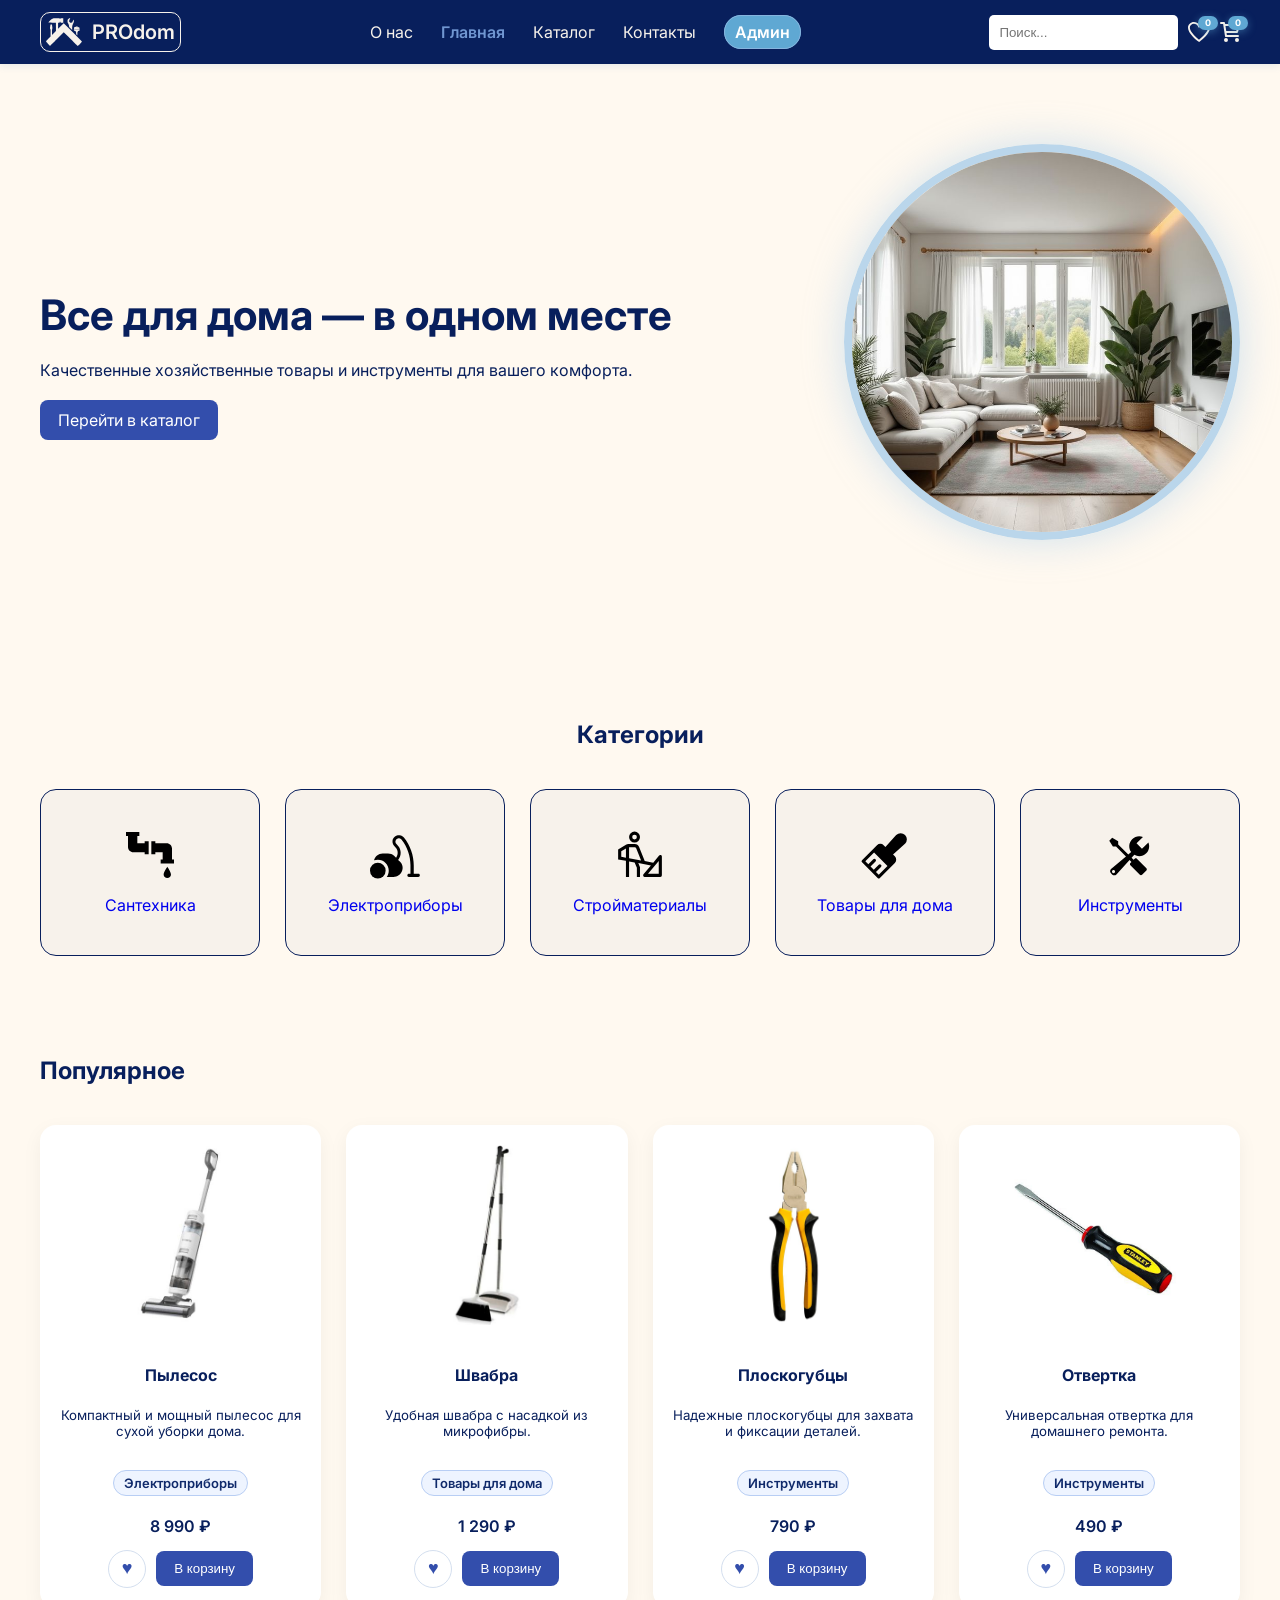
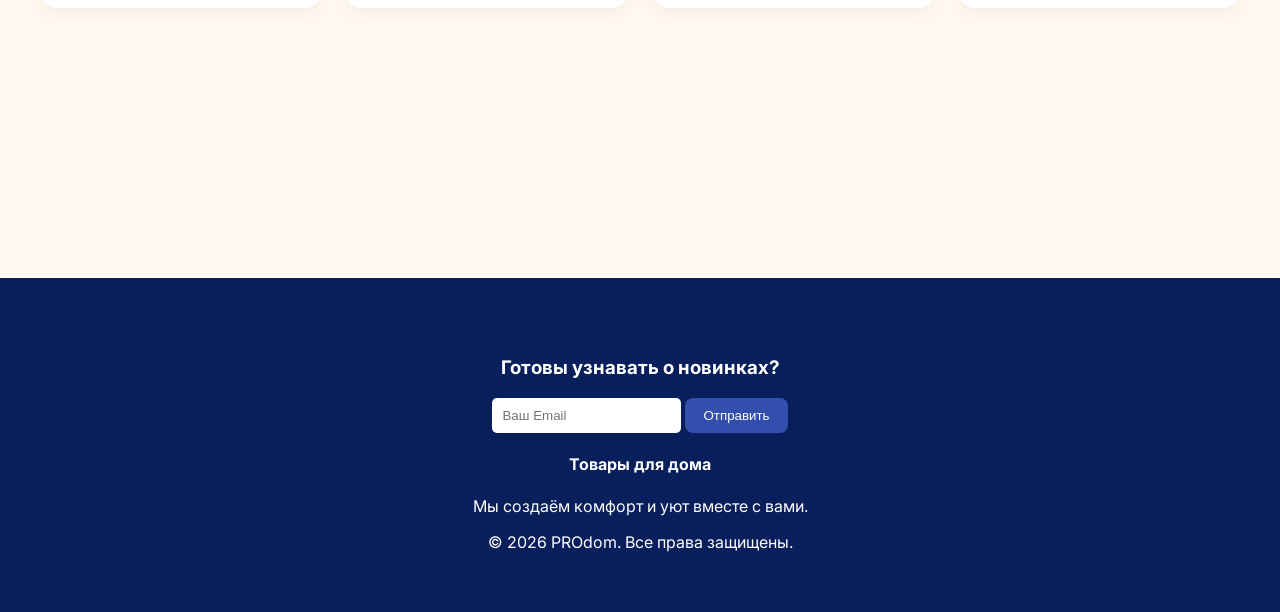
==== index.html @ e21e1221 "finish" ====
﻿<!DOCTYPE html>
<html lang="ru">
<head>
<meta charset="UTF-8">
<meta name="viewport" content="width=device-width, initial-scale=1.0">
<title>PROdom — Магазин хозяйственных товаров</title>
<link rel="stylesheet" href="/style.css">
<link href="https://fonts.googleapis.com/css2?family=Inter:wght@300;400;500;600&display=swap" rel="stylesheet">
</head>

<body>

    <header class="header">
        <div class="container header-container">

            <a href="index.html" class="logo-wrapper">
                <img src="images/logo.svg" class="logo-img" alt="PROdom">
                <span class="logo-text">PROdom</span>
            </a>

            <nav class="nav">
                <a href="pages/about.html">О нас</a>
                <a href="index.html" class="active">Главная</a>
                <a href="pages/catalogue.html">Каталог</a>
                <a href="pages/contacts.html">Контакты</a>
                <a href="admin/admin.html" class="admin-nav-link">Админ</a>
            </nav>

            <div class="header-actions">
                <input type="text" placeholder="Поиск..." class="input">
                <a href="pages/favourites.html">
                    <img src="images/like.svg" alt="Избранное">
                    <span class="fav-count">0</span>
                </a>
                <a href="pages/cart.html">
                    <img src="images/cart.svg" alt="Корзина">
                    <span class="cart-count">0</span>
                </a>
            </div>

        </div>
    </header>

    <!-- HERO -->
    <section class="hero">
        <div class="container hero-container">

            <div class="hero-text">
                <h1>Все для дома — в одном месте</h1>
                <p>Качественные хозяйственные товары и инструменты для вашего комфорта.</p>
                <a href="./pages/catalogue.html" class="btn-primary">Перейти в каталог</a>
            </div>

            <div class="hero-image-wrapper">
                <img src="images/Гостиная 2.jpg" class="hero-image" alt="Интерьер">
            </div>

        </div>
    </section>

    <main class="container">

        <!-- КАТЕГОРИИ -->
        <section class="catalog">

            <h2 class="section-title">Категории</h2>

            <div class="catalog-grid">

                <a class="category-card" href="pages/catalogue.html?category=%D1%81%D0%B0%D0%BD%D1%82%D0%B5%D1%85%D0%BD%D0%B8%D0%BA%D0%B0">
                    <img src="images/plumber.svg" alt="Сантехника">
                    <span>Сантехника</span>
                </a>

                <a class="category-card" href="pages/catalogue.html?category=%D1%8D%D0%BB%D0%B5%D0%BA%D1%82%D1%80%D0%BE%D0%BF%D1%80%D0%B8%D0%B1%D0%BE%D1%80%D1%8B">
                    <img src="images/vacuum-cleaner.svg" alt="Электроприборы">
                    <span>Электроприборы</span>
                </a>

                <a class="category-card" href="pages/catalogue.html?category=%D1%81%D1%82%D1%80%D0%BE%D0%B9%D0%BC%D0%B0%D1%82%D0%B5%D1%80%D0%B8%D0%B0%D0%BB%D1%8B">
                    <img src="images/construction.svg" alt="Стройматериалы">
                    <span>Стройматериалы</span>
                </a>

                <a class="category-card" href="pages/catalogue.html?category=%D1%82%D0%BE%D0%B2%D0%B0%D1%80%D1%8B%20%D0%B4%D0%BB%D1%8F%20%D0%B4%D0%BE%D0%BC%D0%B0">
                    <img src="images/paint-brush.svg" alt="Товары для дома">
                    <span>Товары для дома</span>
                </a>

                <a class="category-card" href="pages/catalogue.html?category=%D0%B8%D0%BD%D1%81%D1%82%D1%80%D1%83%D0%BC%D0%B5%D0%BD%D1%82%D1%8B">
                    <img src="images/tools.svg" alt="Инструменты">
                    <span>Инструменты</span>
                </a>

            </div>
        </section>

        <!-- ПОПУЛЯРНОЕ -->
        <section class="popular">

            <h2 class="section-title">Популярное</h2>

            <div class="products-grid">

            <div class="product-card" data-category="электроприборы">
            <img src="images/vacuumcleaner.jpg" alt="Пылесос">
            <h4>Пылесос</h4>
            <h5>Компактный и мощный пылесос для сухой уборки дома.</h5>
            <p class="product-category">Электроприборы</p>
            <p class="price">8 990 ₽</p>
            <button class="btn-primary">В корзину</button>
            </div>

            <div class="product-card" data-category="товары для дома">
            <img src="images/mop.jpg" alt="Швабра">
            <h4>Швабра</h4>
            <h5>Удобная швабра с насадкой из микрофибры.</h5>
            <p class="product-category">Товары для дома</p>
            <p class="price">1 290 ₽</p>
            <button class="btn-primary">В корзину</button>
            </div>

            <div class="product-card" data-category="инструменты">
            <img src="images/pliers.jpg" alt="Плоскогубцы">
            <h4>Плоскогубцы</h4>
            <h5>Надежные плоскогубцы для захвата и фиксации деталей.</h5>
            <p class="product-category">Инструменты</p>
            <p class="price">790 ₽</p>
            <button class="btn-primary">В корзину</button>
            </div>

            <div class="product-card" data-category="инструменты">
            <img src="images/screwdriver.jpg" alt="Отвертка">
            <h4>Отвертка</h4>
            <h5>Универсальная отвертка для домашнего ремонта.</h5>
            <p class="product-category">Инструменты</p>
            <p class="price">490 ₽</p>
            <button class="btn-primary">В корзину</button>
            </div>

            </div>
        </section>

</main>

    <footer class="footer">
        <div class="container">

        <div class="newsletter">
        <div>
        <h3>Готовы узнавать о новинках?</h3>
        <input type="email" placeholder="Ваш Email" class="input">
        <button class="btn-primary">Отправить</button>
        </div>

        <div>
        <h4>Товары для дома</h4>
        <p>Мы создаём комфорт и уют вместе с вами.</p>
        </div>
        </div>

        <div class="footer-bottom">
        © 2026 PROdom. Все права защищены.
        </div>

        </div>
    </footer>

<script src="/script.js"></script>
</body>
</html>
---- style.css ----
body {
font-family: 'Inter', sans-serif;
background: #FFF9F0;
color: #081F5C;
margin: 0;
min-height: 100vh;
display: flex;
flex-direction: column;
}

.container {
width: 1200px;
margin: 0 auto;
}

main {
flex: 1 0 auto;
}

a{
    text-decoration: none;
}
/* HEADER */

.header {
background: #081F5C;
padding: 12px 0;

}

.header-container {
display: flex;
justify-content: space-between;
align-items: center;

}
.header-actions{
    display: flex;
    align-items: center;
    gap: 10px;
}

.header-actions>a>img{
    height: 20px;
}

.header-actions > a {
  position: relative;
  display: inline-flex;
  align-items: center;
  justify-content: center;
}

.fav-count,
.cart-count {
  position: absolute;
  top: -6px;
  right: -8px;
  min-width: 14px;
  height: 14px;
  padding: 0 3px;
  border-radius: 999px;
  background: #5fa8d3;
  color: #ffffff;
  font-size: 9px;
  font-weight: 700;
  line-height: 14px;
  text-align: center;
  box-shadow: 0 2px 8px rgba(95, 168, 211, 0.45);
}
.logo-wrapper {
display: flex;
align-items: center;
text-decoration: none;
border: 1px solid #F7F2EB;
border-radius: 10px;
padding: 5px;
}

.logo-img {
height: 28px;
margin-right: 10px;

}

.logo-text {
font-size: 20px;
font-weight: 600;
color: #F7F2EB;
}

.nav a {
margin: 0 12px;
text-decoration: none;
color: #F7F2EB;
}

.nav .admin-nav-link {
  border: 1px solid #86b4de;
  background: #5fa8d3;
  color: #fff;
  padding: 6px 10px;
  border-radius: 999px;
  font-weight: 600;
}

.nav a.active {
color: #7096D1;
font-weight: 600;
}

/* HERO */

.hero {
padding: 80px 0;
}

.hero-container {
display: flex;
justify-content: space-between;
align-items: center;
}

.hero-text h1 {
font-size: 42px;
margin-bottom: 20px;
}

.hero-text p {
    margin-bottom: 30px;
}

.hero-image-wrapper {
width: 380px;
height: 380px;
border-radius: 50%;
border: 8px solid #BAD6EB;
box-shadow: 0 0 40px rgba(186,214,235,0.7);
overflow: hidden;
}

.hero-image {
width: 100%;
height: 100%;
object-fit: cover;
}

/* BUTTON */

.btn-primary {
background: #334EAC;
color: white;
padding: 10px 18px;
border-radius: 8px;
border: none;
cursor: pointer;
}

/* CATEGORIES */

.catalog {
margin: 100px 0;
text-align: center;
}

.catalog-grid {
display: grid;
grid-template-columns: repeat(5, 1fr);
gap: 25px;
margin-top: 40px;
}

.category-card {
display: flex;
justify-content: center;
flex-direction: column;
align-items: center;
background: #F7F2EB;
border: 1px solid #081F5C;
padding: 40px 20px;
border-radius: 16px;
transition: 0.3s;
cursor: pointer;
}

.category-card img {
width: 50px;
margin-bottom: 15px;
}

.category-card:hover {
background: #D0E3FF;
transform: translateY(-5px);
}

/* PRODUCTS */

.products-grid {
display: grid;
grid-template-columns: repeat(4, 1fr);
gap: 25px;
margin-top: 40px;
}

.product-card {
background: white;
padding: 20px;
border-radius: 16px;
box-shadow: 0 6px 20px rgba(0,0,0,0.05);
text-align: center;
transition: 0.3s;
}

.product-card img {
width: 80%;
height: 180px;
object-fit: contain;
border-radius: 12px;
margin-bottom: 15px;
}

.product-card>h5{
    font-weight: normal;
}

.product-category {
  margin: 8px auto 10px;
  display: inline-flex;
  align-items: center;
  justify-content: center;
  padding: 4px 10px;
  border-radius: 999px;
  border: 1px solid #b8cef4;
  background: #eef4ff;
  color: #102a6b;
  font-size: 13px;
  font-weight: 600;
}

.product-card:hover {
transform: translateY(-6px);
}

.price {
font-weight: 600;
margin: 10px 0;
}

.product-card-actions {
  display: flex;
  justify-content: center;
  align-items: center;
  gap: 10px;
  margin-top: 14px;
}

.fav-btn {
  width: 38px;
  height: 38px;
  border-radius: 50%;
  border: 1px solid #d4dfef;
  background: #ffffff;
  color: #334eac;
  font-size: 18px;
  cursor: pointer;
  transition: transform 0.15s ease, background 0.15s ease, color 0.15s ease;
}

.fav-btn:hover {
  transform: scale(1.05);
  background: #e8f0ff;
}

.fav-btn.is-active {
  background: #334eac;
  color: #ffffff;
  border-color: #334eac;
}

.product-card-qty {
  display: inline-flex;
  align-items: center;
  gap: 10px;
  background: linear-gradient(135deg, #e8f0ff, #d6e6ff);
  border: 1px solid #b8cef4;
  border-radius: 999px;
  padding: 4px;
}

.card-qty-btn {
  width: 30px;
  height: 30px;
  border: none;
  border-radius: 50%;
  background: #334eac;
  color: #ffffff;
  font-size: 18px;
  line-height: 1;
  cursor: pointer;
  transition: transform 0.15s ease, background 0.15s ease;
}

.card-qty-btn:hover {
  background: #2a4191;
  transform: scale(1.05);
}

.card-qty-value {
  min-width: 32px;
  text-align: center;
  font-size: 16px;
  font-weight: 600;
  color: #102a6b;
}

.cart-item-line .product-card-actions {
  margin-top: 0;
}

/* CATALOG PAGINATION */
.catalog-controls {
  display: flex;
  justify-content: space-between;
  align-items: center;
  gap: 12px;
  margin-top: 24px;
  flex-wrap: wrap;
}

.catalog-page-size {
  display: flex;
  align-items: center;
  gap: 10px;
}

.pagination {
  display: flex;
  gap: 8px;
  flex-wrap: wrap;
}

.pagination-btn {
  border: 1px solid #d4dfef;
  background: #ffffff;
  color: #081f5c;
  padding: 8px 12px;
  border-radius: 8px;
  cursor: pointer;
}

.pagination-btn:hover {
  background: #e8f0ff;
}

.pagination-btn.is-active {
  background: #334eac;
  color: #ffffff;
  border-color: #334eac;
}

.pagination-btn:disabled {
  opacity: 0.5;
  cursor: not-allowed;
}

/* FOOTER */

.input{
    outline: none;
    border: none;
    padding: 10px;
    border-radius: 5px;
}

.footer {
background: #081F5C;
color: white;
padding: 60px 0;
margin-top: 30vh;
text-align: center;
}
/* CART PAGE */

.cart-page {
  margin: 70px 0 40px;
}

.cart-title {
  margin-bottom: 8px;
  text-align: left;
}

.cart-subtitle {
  margin: 0 0 26px;
  color: #4d5f88;
}

.cart-empty {
  background: #ffffff;
  border: 1px solid #d4dfef;
  border-radius: 12px;
  padding: 24px;
}

.cart-list {
  display: grid;
  gap: 16px;
}

.cart-item {
  display: grid;
  grid-template-columns: 140px 1fr;
  gap: 20px;
  align-items: center;
  background: #ffffff;
  border: 1px solid #d4dfef;
  border-radius: 14px;
  padding: 14px;
}

.cart-item-image {
  width: 140px;
  height: 110px;
  object-fit: contain;
  background: #f7f2eb;
  border-radius: 10px;
}

.cart-item-name {
  margin: 0 0 8px;
  font-size: 20px;
}

.cart-item-line {
  display: flex;
  align-items: center;
  gap: 16px;
  flex-wrap: wrap;
}

.cart-item-unit-price,
.cart-item-total {
  margin: 0;
}

.cart-item-total {
  font-weight: 600;
}

.cart-item-qty {
  display: inline-flex;
  align-items: center;
  gap: 10px;
  background: linear-gradient(135deg, #e8f0ff, #d6e6ff);
  border: 1px solid #b8cef4;
  border-radius: 999px;
  padding: 4px;
}

.cart-qty-btn {
  width: 30px;
  height: 30px;
  border: none;
  border-radius: 50%;
  background: #334eac;
  color: #ffffff;
  font-size: 18px;
  line-height: 1;
  cursor: pointer;
  transition: transform 0.15s ease, background 0.15s ease;
}

.cart-qty-btn:hover {
  background: #2a4191;
  transform: scale(1.05);
}

.cart-qty-value {
  min-width: 32px;
  text-align: center;
  font-size: 16px;
  font-weight: 600;
  color: #102a6b;
}

.cart-remove-btn {
  border: 1px solid #d4dfef;
  background: #fff;
  color: #7f1d1d;
  border-radius: 8px;
  padding: 7px 12px;
  cursor: pointer;
}

.cart-remove-btn:hover {
  background: #fee2e2;
  border-color: #fca5a5;
}

.cart-summary {
  margin-top: 18px;
  display: flex;
  justify-content: space-between;
  align-items: center;
  gap: 16px;
  background: #fff;
  border: 1px solid #d4dfef;
  border-radius: 12px;
  padding: 14px 16px;
}

.cart-summary-total {
  display: flex;
  align-items: baseline;
  gap: 8px;
  font-size: 24px;
}

.cart-checkout-btn {
  padding: 12px 20px;
  font-weight: 600;
}

/* ORDER PAGE */
.order-page {
  margin: 70px 0 40px;
}

.order-layout {
  display: grid;
  grid-template-columns: 360px 1fr;
  gap: 24px;
  align-items: start;
}

.order-sidebar,
.order-summary {
  background: #ffffff;
  border: 1px solid #d4dfef;
  border-radius: 14px;
  padding: 18px;
}

.order-sidebar h2,
.order-summary h2 {
  margin: 0 0 14px;
  font-size: 22px;
}

.order-field {
  display: flex;
  flex-direction: column;
  gap: 6px;
  margin-bottom: 14px;
}

.order-field label {
  font-weight: 500;
}

.order-field .input,
.order-field select {
  width: 100%;
}

.order-group {
  display: grid;
  gap: 10px;
  margin-bottom: 16px;
}

.order-group-title {
  margin: 8px 0 6px;
  font-weight: 600;
}

.order-radio {
  display: flex;
  align-items: center;
  gap: 8px;
}

.order-summary-total {
  margin-top: 16px;
  display: flex;
  justify-content: space-between;
  align-items: center;
  font-size: 20px;
  font-weight: 600;
}

.order-submit {
  width: 100%;
  margin-top: 10px;
}

.order-submit:disabled {
  opacity: 0.6;
  cursor: not-allowed;
}

.cart-checkout-btn[aria-disabled="true"] {
  pointer-events: none;
  opacity: 0.6;
  cursor: not-allowed;
}

.required-star {
  color: #c62828;
}

.empty-catalogue-link {
  display: inline-flex;
  align-items: center;
  justify-content: center;
  margin-top: 14px;
  text-decoration: none;
}

@media (max-width: 1024px) {
  .container {
    width: min(92vw, 1200px);
  }

  .cart-item {
    grid-template-columns: 1fr;
  }

  .cart-item-image {
    width: 100%;
    height: 180px;
  }

  .cart-summary {
    flex-direction: column;
    align-items: stretch;
  }

  .order-layout {
    grid-template-columns: 1fr;
  }
}
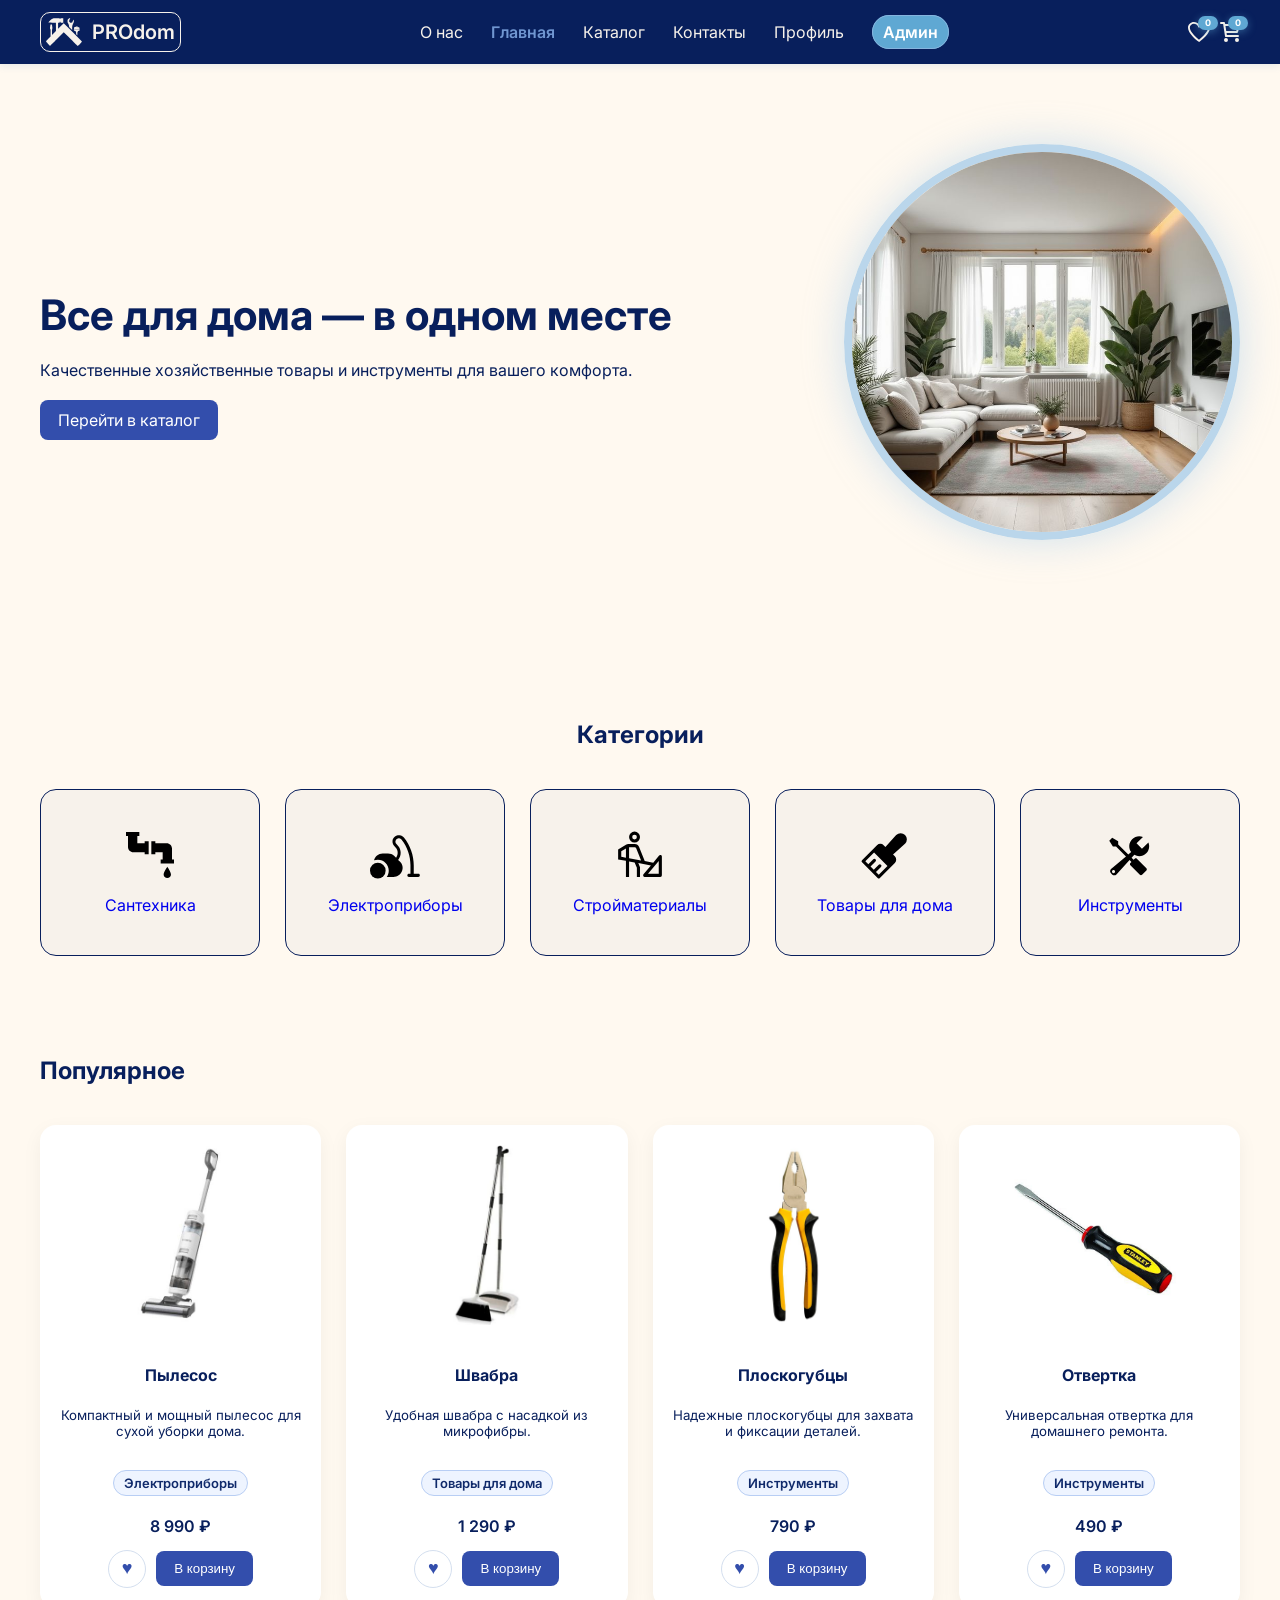
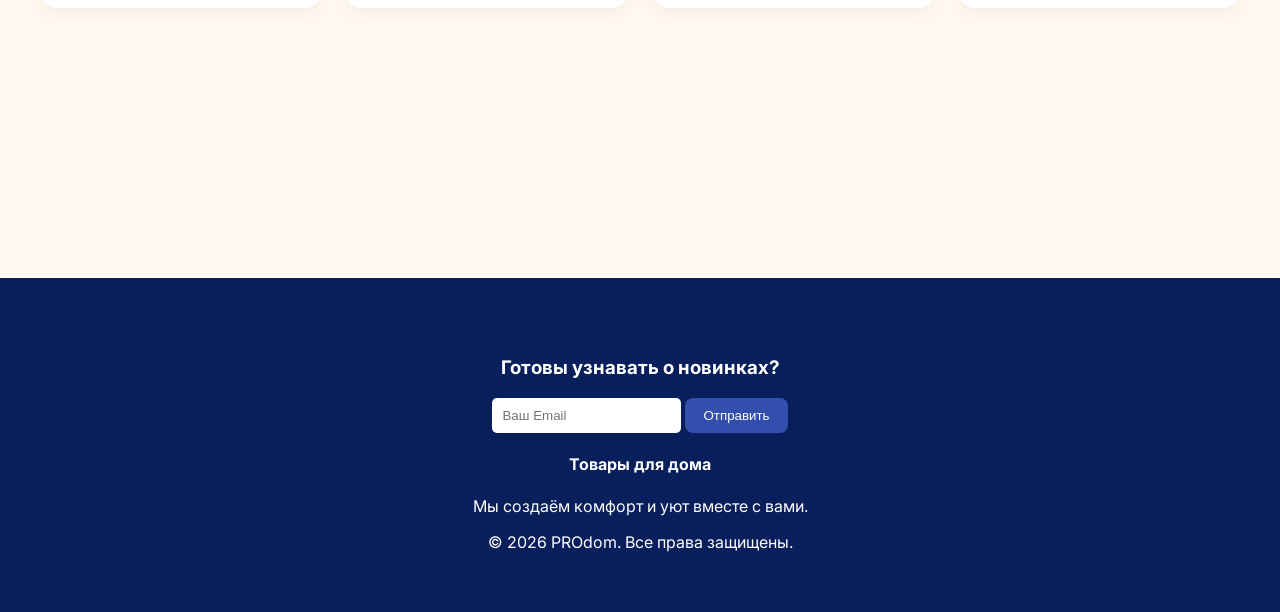
==== commit a65aa4a0: "profile" ====
--- a/index.html
+++ b/index.html
@@ -4,7 +4,7 @@
 <meta charset="UTF-8">
 <meta name="viewport" content="width=device-width, initial-scale=1.0">
 <title>PROdom — Магазин хозяйственных товаров</title>
-<link rel="stylesheet" href="/style.css">
+<link rel="stylesheet" href="./style.css">
 <link href="https://fonts.googleapis.com/css2?family=Inter:wght@300;400;500;600&display=swap" rel="stylesheet">
 </head>
 
@@ -23,12 +23,12 @@
                 <a href="index.html" class="active">Главная</a>
                 <a href="pages/catalogue.html">Каталог</a>
                 <a href="pages/contacts.html">Контакты</a>
+                <a href="pages/profile.html">Профиль</a>
                 <a href="admin/admin.html" class="admin-nav-link">Админ</a>
             </nav>
 
             <div class="header-actions">
-                <input type="text" placeholder="Поиск..." class="input">
-                <a href="pages/favourites.html">
+                                <a href="pages/favourites.html">
                     <img src="images/like.svg" alt="Избранное">
                     <span class="fav-count">0</span>
                 </a>
@@ -166,6 +166,7 @@
         </div>
     </footer>
 
-<script src="/script.js"></script>
+<script src="./script.js"></script>
 </body>
 </html>
+
--- a/style.css
+++ b/style.css
@@ -617,6 +617,77 @@
   text-decoration: none;
 }
 
+/* PROFILE PAGE */
+.profile-page {
+  margin: 70px 0 40px;
+}
+
+.profile-layout {
+  display: grid;
+  grid-template-columns: 360px 1fr;
+  gap: 24px;
+  align-items: start;
+}
+
+.profile-card,
+.profile-history {
+  background: #ffffff;
+  border: 1px solid #d4dfef;
+  border-radius: 14px;
+  padding: 18px;
+}
+
+.profile-avatar-wrap {
+  width: 100%;
+  display: flex;
+  justify-content: center;
+  margin-bottom: 14px;
+}
+
+.profile-avatar {
+  width: 140px;
+  height: 140px;
+  border-radius: 50%;
+  object-fit: cover;
+  border: 4px solid #e8f0ff;
+  background: #f7f2eb;
+}
+
+.profile-history h2 {
+  margin: 0 0 14px;
+  font-size: 22px;
+}
+
+.profile-orders-list {
+  display: grid;
+  gap: 12px;
+}
+
+.profile-order-item {
+  border: 1px solid #d4dfef;
+  border-radius: 12px;
+  padding: 12px;
+  background: #fff;
+}
+
+.profile-order-top {
+  display: flex;
+  justify-content: space-between;
+  align-items: center;
+  gap: 12px;
+  margin-bottom: 6px;
+}
+
+.profile-order-top h3 {
+  margin: 0;
+  font-size: 18px;
+}
+
+.profile-order-meta {
+  margin: 4px 0 0;
+  color: #4d5f88;
+}
+
 @media (max-width: 1024px) {
   .container {
     width: min(92vw, 1200px);
@@ -639,4 +710,8 @@
   .order-layout {
     grid-template-columns: 1fr;
   }
-}
+
+  .profile-layout {
+    grid-template-columns: 1fr;
+  }
+}
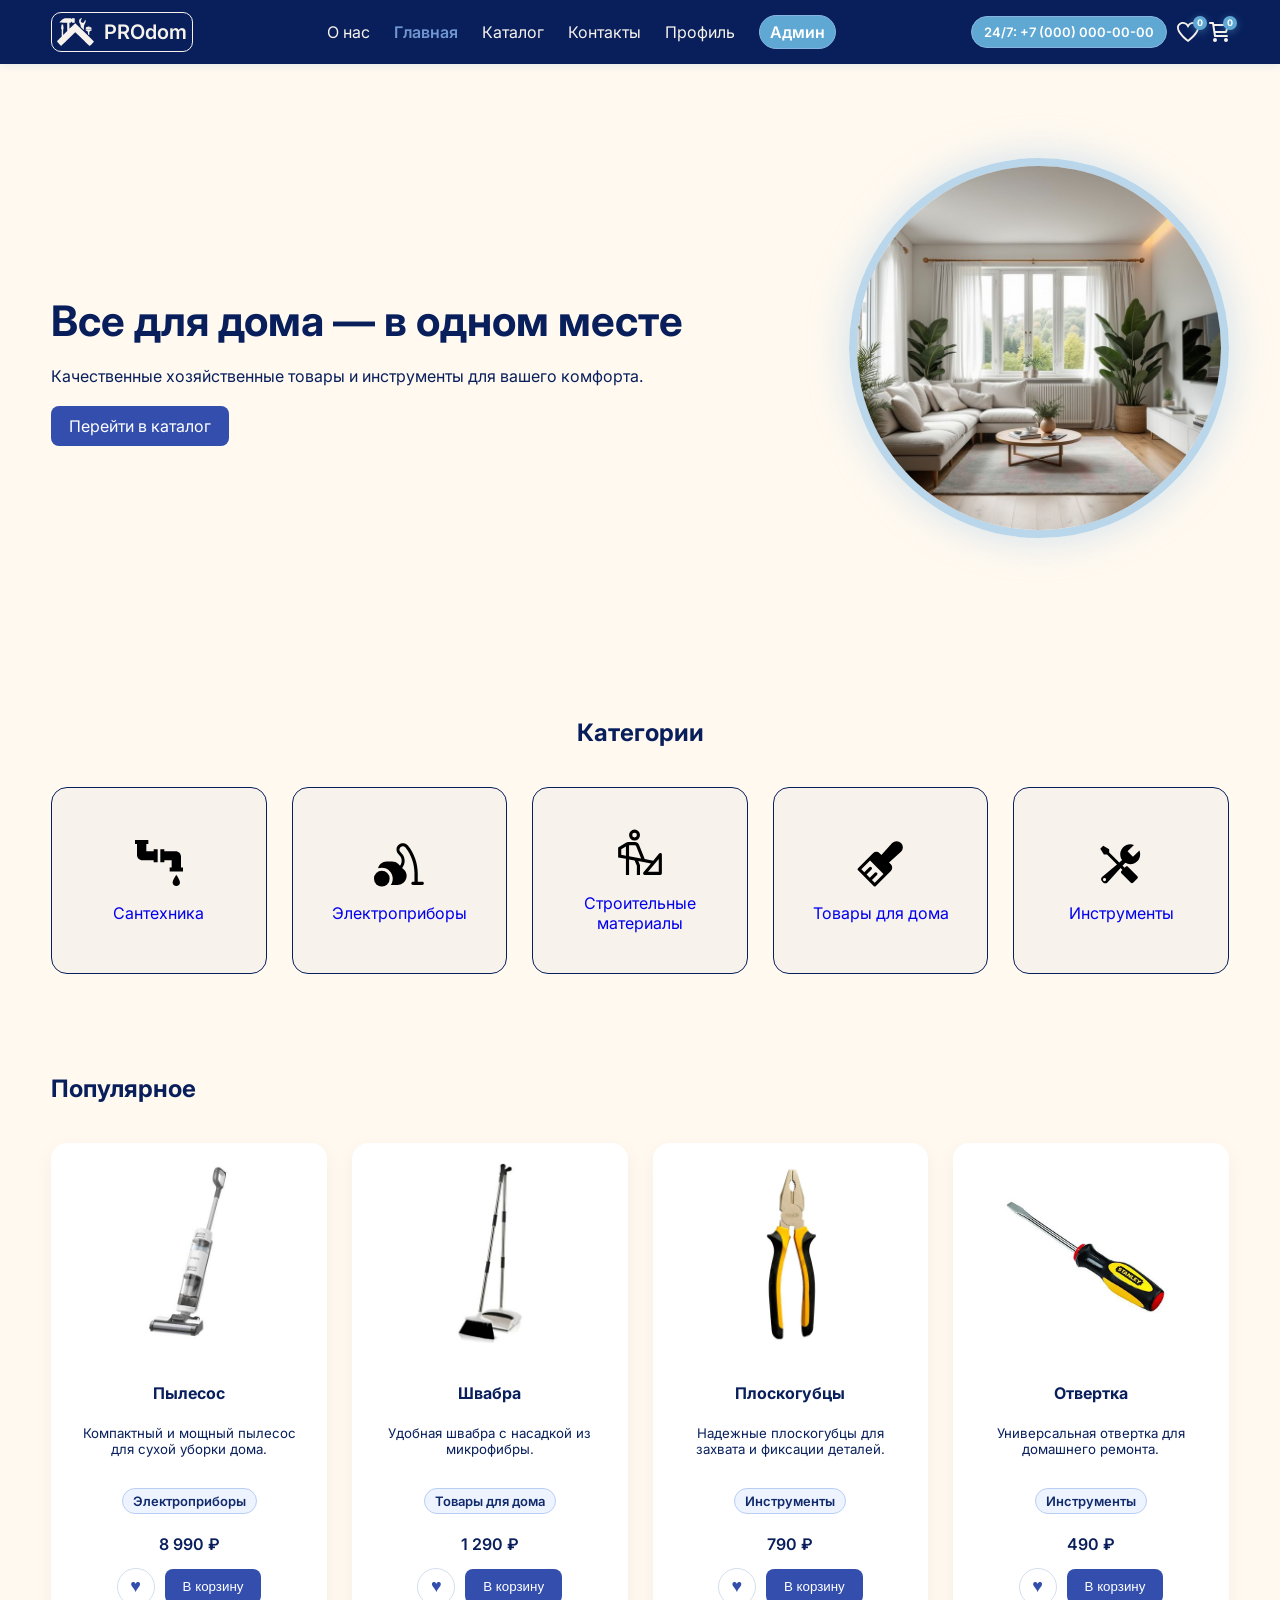
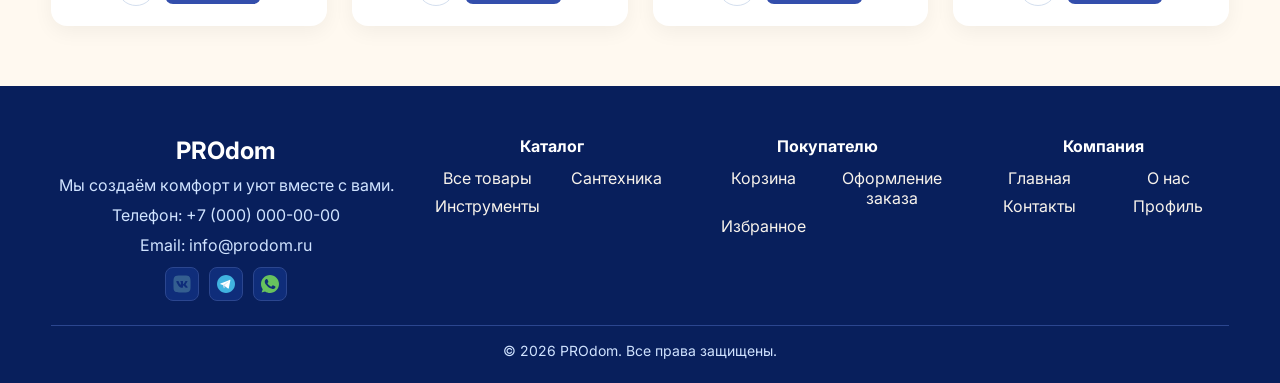
==== commit 73836c8a: "add mobile adaptive" ====
--- a/index.html
+++ b/index.html
@@ -13,27 +13,28 @@
     <header class="header">
         <div class="container header-container">
 
-            <a href="index.html" class="logo-wrapper">
-                <img src="images/logo.svg" class="logo-img" alt="PROdom">
+            <a href="./index.html" class="logo-wrapper">
+                <img src="./images/logo.svg" class="logo-img" alt="PROdom">
                 <span class="logo-text">PROdom</span>
             </a>
 
             <nav class="nav">
-                <a href="pages/about.html">О нас</a>
-                <a href="index.html" class="active">Главная</a>
-                <a href="pages/catalogue.html">Каталог</a>
-                <a href="pages/contacts.html">Контакты</a>
-                <a href="pages/profile.html">Профиль</a>
-                <a href="admin/admin.html" class="admin-nav-link">Админ</a>
+                <a href="./pages/about.html">О нас</a>
+                <a href="./index.html" class="active">Главная</a>
+                <a href="./pages/catalogue.html">Каталог</a>
+                <a href="./pages/contacts.html">Контакты</a>
+                <a href="./pages/profile.html">Профиль</a>
+                <a href="./admin/admin.html" class="admin-nav-link">Админ</a>
             </nav>
 
             <div class="header-actions">
-                                <a href="pages/favourites.html">
-                    <img src="images/like.svg" alt="Избранное">
+                <a class="support-phone-link" href="tel:+70000000000">24/7: +7 (000) 000-00-00</a>
+                <a href="./pages/favourites.html">
+                    <img src="./images/like.svg" alt="Избранное">
                     <span class="fav-count">0</span>
                 </a>
-                <a href="pages/cart.html">
-                    <img src="images/cart.svg" alt="Корзина">
+                <a href="./pages/cart.html">
+                    <img src="./images/cart.svg" alt="Корзина">
                     <span class="cart-count">0</span>
                 </a>
             </div>
@@ -52,7 +53,7 @@
             </div>
 
             <div class="hero-image-wrapper">
-                <img src="images/Гостиная 2.jpg" class="hero-image" alt="Интерьер">
+                <img src="./images/Гостиная 2.jpg" class="hero-image" alt="Интерьер">
             </div>
 
         </div>
@@ -67,28 +68,28 @@
 
             <div class="catalog-grid">
 
-                <a class="category-card" href="pages/catalogue.html?category=%D1%81%D0%B0%D0%BD%D1%82%D0%B5%D1%85%D0%BD%D0%B8%D0%BA%D0%B0">
-                    <img src="images/plumber.svg" alt="Сантехника">
+                <a class="category-card" href="./pages/catalogue.html?category=%D1%81%D0%B0%D0%BD%D1%82%D0%B5%D1%85%D0%BD%D0%B8%D0%BA%D0%B0">
+                    <img src="./images/plumber.svg" alt="Сантехника">
                     <span>Сантехника</span>
                 </a>
 
-                <a class="category-card" href="pages/catalogue.html?category=%D1%8D%D0%BB%D0%B5%D0%BA%D1%82%D1%80%D0%BE%D0%BF%D1%80%D0%B8%D0%B1%D0%BE%D1%80%D1%8B">
-                    <img src="images/vacuum-cleaner.svg" alt="Электроприборы">
+                <a class="category-card" href="./pages/catalogue.html?category=%D1%8D%D0%BB%D0%B5%D0%BA%D1%82%D1%80%D0%BE%D0%BF%D1%80%D0%B8%D0%B1%D0%BE%D1%80%D1%8B">
+                    <img src="./images/vacuum-cleaner.svg" alt="Электроприборы">
                     <span>Электроприборы</span>
                 </a>
 
-                <a class="category-card" href="pages/catalogue.html?category=%D1%81%D1%82%D1%80%D0%BE%D0%B9%D0%BC%D0%B0%D1%82%D0%B5%D1%80%D0%B8%D0%B0%D0%BB%D1%8B">
-                    <img src="images/construction.svg" alt="Стройматериалы">
+                <a class="category-card" href="./pages/catalogue.html?category=%D1%81%D1%82%D1%80%D0%BE%D0%B9%D0%BC%D0%B0%D1%82%D0%B5%D1%80%D0%B8%D0%B0%D0%BB%D1%8B">
+                    <img src="./images/construction.svg" alt="Стройматериалы">
                     <span>Стройматериалы</span>
                 </a>
 
-                <a class="category-card" href="pages/catalogue.html?category=%D1%82%D0%BE%D0%B2%D0%B0%D1%80%D1%8B%20%D0%B4%D0%BB%D1%8F%20%D0%B4%D0%BE%D0%BC%D0%B0">
-                    <img src="images/paint-brush.svg" alt="Товары для дома">
+                <a class="category-card" href="./pages/catalogue.html?category=%D1%82%D0%BE%D0%B2%D0%B0%D1%80%D1%8B%20%D0%B4%D0%BB%D1%8F%20%D0%B4%D0%BE%D0%BC%D0%B0">
+                    <img src="./images/paint-brush.svg" alt="Товары для дома">
                     <span>Товары для дома</span>
                 </a>
 
-                <a class="category-card" href="pages/catalogue.html?category=%D0%B8%D0%BD%D1%81%D1%82%D1%80%D1%83%D0%BC%D0%B5%D0%BD%D1%82%D1%8B">
-                    <img src="images/tools.svg" alt="Инструменты">
+                <a class="category-card" href="./pages/catalogue.html?category=%D0%B8%D0%BD%D1%81%D1%82%D1%80%D1%83%D0%BC%D0%B5%D0%BD%D1%82%D1%8B">
+                    <img src="./images/tools.svg" alt="Инструменты">
                     <span>Инструменты</span>
                 </a>
 
@@ -103,7 +104,7 @@
             <div class="products-grid">
 
             <div class="product-card" data-category="электроприборы">
-            <img src="images/vacuumcleaner.jpg" alt="Пылесос">
+            <img src="./images/vacuumcleaner.jpg" alt="Пылесос">
             <h4>Пылесос</h4>
             <h5>Компактный и мощный пылесос для сухой уборки дома.</h5>
             <p class="product-category">Электроприборы</p>
@@ -112,7 +113,7 @@
             </div>
 
             <div class="product-card" data-category="товары для дома">
-            <img src="images/mop.jpg" alt="Швабра">
+            <img src="./images/mop.jpg" alt="Швабра">
             <h4>Швабра</h4>
             <h5>Удобная швабра с насадкой из микрофибры.</h5>
             <p class="product-category">Товары для дома</p>
@@ -121,7 +122,7 @@
             </div>
 
             <div class="product-card" data-category="инструменты">
-            <img src="images/pliers.jpg" alt="Плоскогубцы">
+            <img src="./images/pliers.jpg" alt="Плоскогубцы">
             <h4>Плоскогубцы</h4>
             <h5>Надежные плоскогубцы для захвата и фиксации деталей.</h5>
             <p class="product-category">Инструменты</p>
@@ -130,7 +131,7 @@
             </div>
 
             <div class="product-card" data-category="инструменты">
-            <img src="images/screwdriver.jpg" alt="Отвертка">
+            <img src="./images/screwdriver.jpg" alt="Отвертка">
             <h4>Отвертка</h4>
             <h5>Универсальная отвертка для домашнего ремонта.</h5>
             <p class="product-category">Инструменты</p>
@@ -144,29 +145,51 @@
 </main>
 
     <footer class="footer">
-        <div class="container">
-
-        <div class="newsletter">
-        <div>
-        <h3>Готовы узнавать о новинках?</h3>
-        <input type="email" placeholder="Ваш Email" class="input">
-        <button class="btn-primary">Отправить</button>
+  <div class="container">
+    <div class="footer-layout">
+      <div class="footer-brand">
+        <h3>PROdom</h3>
+        <p class="footer-brand-note">Мы создаём комфорт и уют вместе с вами.</p>
+        <p>Телефон: +7 (000) 000-00-00</p>
+        <p>Email: info@prodom.ru</p>
+        <div class="footer-socials">
+          <a href="#" aria-label="VK"><img src="./images/vk.svg" alt="VK"></a>
+          <a href="#" aria-label="Telegram"><img src="./images/telegram.svg" alt="Telegram"></a>
+          <a href="#" aria-label="WhatsApp"><img src="./images/whatsapp.svg" alt="WhatsApp"></a>
         </div>
-
-        <div>
-        <h4>Товары для дома</h4>
-        <p>Мы создаём комфорт и уют вместе с вами.</p>
-        </div>
-        </div>
-
-        <div class="footer-bottom">
-        © 2026 PROdom. Все права защищены.
-        </div>
-
-        </div>
-    </footer>
+      </div>
+      <div class="footer-column">
+        <h4>Каталог</h4>
+        <ul class="footer-links">
+          <li><a href="./pages/catalogue.html">Все товары</a></li>
+          <li><a href="./pages/catalogue.html?category=%D1%81%D0%B0%D0%BD%D1%82%D0%B5%D1%85%D0%BD%D0%B8%D0%BA%D0%B0">Сантехника</a></li>
+          <li><a href="./pages/catalogue.html?category=%D0%B8%D0%BD%D1%81%D1%82%D1%80%D1%83%D0%BC%D0%B5%D0%BD%D1%82%D1%8B">Инструменты</a></li>
+        </ul>
+      </div>
+      <div class="footer-column">
+        <h4>Покупателю</h4>
+        <ul class="footer-links">
+          <li><a href="./pages/cart.html">Корзина</a></li>
+          <li><a href="./pages/order.html">Оформление заказа</a></li>
+          <li><a href="./pages/favourites.html">Избранное</a></li>
+        </ul>
+      </div>
+      <div class="footer-column">
+        <h4>Компания</h4>
+        <ul class="footer-links">
+          <li><a href="./index.html">Главная</a></li>
+          <li><a href="./pages/about.html">О нас</a></li>
+          <li><a href="./pages/contacts.html">Контакты</a></li>
+          <li><a href="./pages/profile.html">Профиль</a></li>
+        </ul>
+      </div>
+    </div>
+    <div class="footer-bottom footer-copyright">© 2026 PROdom. Все права защищены.</div>
+  </div>
+</footer>
 
 <script src="./script.js"></script>
 </body>
 </html>
 
+
--- a/style.css
+++ b/style.css
@@ -1,15 +1,23 @@
+*,
+*::before,
+*::after {
+box-sizing: border-box;
+}
+
 body {
 font-family: 'Inter', sans-serif;
 background: #FFF9F0;
 color: #081F5C;
 margin: 0;
+padding-top: 78px;
 min-height: 100vh;
 display: flex;
 flex-direction: column;
+overflow-x: hidden;
 }
 
 .container {
-width: 1200px;
+width: min(1200px, 92vw);
 margin: 0 auto;
 }
 
@@ -19,12 +27,23 @@
 
 a{
     text-decoration: none;
+}
+
+img {
+max-width: 100%;
+height: auto;
 }
 /* HEADER */
 
 .header {
 background: #081F5C;
 padding: 12px 0;
+position: fixed;
+top: 0;
+left: 0;
+right: 0;
+width: 100%;
+z-index: 1000;
 
 }
 
@@ -32,12 +51,27 @@
 display: flex;
 justify-content: space-between;
 align-items: center;
-
+gap: 14px;
 }
 .header-actions{
     display: flex;
     align-items: center;
     gap: 10px;
+    min-width: 0;
+}
+
+.support-phone-link {
+  display: inline-flex;
+  align-items: center;
+  justify-content: center;
+  padding: 7px 12px;
+  border: 1px solid #86b4de;
+  border-radius: 999px;
+  background: #5fa8d3;
+  color: #fff;
+  font-size: 13px;
+  font-weight: 600;
+  white-space: nowrap;
 }
 
 .header-actions>a>img{
@@ -95,6 +129,12 @@
 color: #F7F2EB;
 }
 
+.nav {
+display: flex;
+align-items: center;
+flex-wrap: wrap;
+}
+
 .nav .admin-nav-link {
   border: 1px solid #86b4de;
   background: #5fa8d3;
@@ -107,6 +147,12 @@
 .nav a.active {
 color: #7096D1;
 font-weight: 600;
+}
+
+.menu-toggle,
+.menu-overlay,
+.mobile-drawer {
+display: none;
 }
 
 /* HERO */
@@ -363,6 +409,31 @@
   cursor: not-allowed;
 }
 
+.catalog-category-buttons {
+  display: flex;
+  flex-wrap: wrap;
+  gap: 8px;
+}
+
+.catalog-category-btn {
+  border: 1px solid #d4dfef;
+  background: #ffffff;
+  color: #081f5c;
+  border-radius: 999px;
+  padding: 8px 12px;
+  cursor: pointer;
+}
+
+.catalog-category-btn:hover {
+  background: #e8f0ff;
+}
+
+.catalog-category-btn.is-active {
+  background: #334eac;
+  border-color: #334eac;
+  color: #fff;
+}
+
 /* FOOTER */
 
 .input{
@@ -375,9 +446,80 @@
 .footer {
 background: #081F5C;
 color: white;
-padding: 60px 0;
-margin-top: 30vh;
+padding: 50px 0 24px;
+margin-top: 60px;
 text-align: center;
+}
+
+.footer-layout {
+  display: grid;
+  grid-template-columns: 1.4fr 1fr 1fr 1fr;
+  gap: 26px;
+}
+
+.footer-brand h3 {
+  margin: 0 0 10px;
+  font-size: 24px;
+}
+
+.footer-brand p {
+  margin: 0 0 10px;
+  color: #d0e3ff;
+}
+
+.footer-column h4 {
+  margin: 0 0 12px;
+  font-size: 16px;
+}
+
+.footer-links {
+  list-style: none;
+  margin: 0;
+  padding: 0;
+  display: grid;
+  grid-template-columns: repeat(2, minmax(0, 1fr));
+  gap: 8px;
+  justify-items: center;
+}
+
+.footer-links a {
+  color: #f7f2eb;
+}
+
+.footer-links a:hover {
+  color: #bad6eb;
+}
+
+.footer-socials {
+  display: flex;
+  align-items: center;
+  justify-content: center;
+  gap: 10px;
+  margin-top: 12px;
+}
+
+.footer-socials a {
+  width: 34px;
+  height: 34px;
+  border-radius: 8px;
+  background: #0f2d7a;
+  display: inline-flex;
+  align-items: center;
+  justify-content: center;
+  border: 1px solid #2b468f;
+}
+
+.footer-socials img {
+  width: 18px;
+  height: 18px;
+}
+
+.footer-bottom {
+  border-top: 1px solid #2b468f;
+  margin-top: 24px;
+  padding-top: 16px;
+  color: #d0e3ff;
+  font-size: 14px;
 }
 /* CART PAGE */
 
@@ -688,18 +830,294 @@
   color: #4d5f88;
 }
 
+.profile-shortcuts {
+  margin-top: 14px;
+  display: grid;
+  gap: 10px;
+}
+
+.profile-shortcut-btn {
+  display: flex;
+  align-items: center;
+  justify-content: space-between;
+  gap: 10px;
+  border: 1px solid #d4dfef;
+  background: #fff;
+  border-radius: 10px;
+  padding: 10px 12px;
+  color: #081f5c;
+  text-decoration: none;
+}
+
+.profile-shortcut-badge {
+  min-width: 24px;
+  height: 24px;
+  border-radius: 999px;
+  background: #334eac;
+  color: #fff;
+  display: inline-flex;
+  align-items: center;
+  justify-content: center;
+  font-size: 12px;
+  font-weight: 700;
+}
+
+.mobile-drawer {
+position: fixed;
+top: 0;
+right: 0;
+width: min(360px, 86vw);
+height: 100vh;
+background: #f7f2eb;
+border-left: 1px solid #d4dfef;
+padding: 18px;
+z-index: 1200;
+transform: translateX(100%);
+transition: transform 0.25s ease;
+overflow-y: auto;
+display: flex;
+flex-direction: column;
+}
+
+.menu-overlay {
+position: fixed;
+inset: 0;
+border: none;
+background: rgba(8, 31, 92, 0.45);
+opacity: 0;
+pointer-events: none;
+z-index: 1150;
+transition: opacity 0.25s ease;
+}
+
+.menu-close {
+width: 36px;
+height: 36px;
+margin-left: auto;
+margin-bottom: 12px;
+padding: 0;
+border-radius: 50%;
+border: 1px solid #d4dfef;
+background: #fff;
+color: #081f5c;
+font-size: 24px;
+line-height: 1;
+cursor: pointer;
+}
+
+.mobile-drawer-nav {
+display: grid;
+gap: 8px;
+margin-bottom: 10px;
+}
+
+.mobile-drawer-bottom {
+margin-top: auto;
+padding-top: 14px;
+border-top: 1px solid #d4dfef;
+display: grid;
+gap: 10px;
+}
+
+.mobile-drawer-nav a {
+margin: 0;
+padding: 10px 12px;
+border-radius: 10px;
+border: 1px solid #d4dfef;
+background: #fff;
+color: #081f5c;
+display: flex;
+width: 100%;
+}
+
+.mobile-drawer-nav .admin-nav-link {
+background: #334eac;
+border-color: #334eac;
+color: #fff;
+}
+
+.mobile-drawer-nav a.active {
+background: #e8f0ff;
+border-color: #b8cef4;
+color: #102a6b;
+}
+
+.mobile-drawer-quick {
+display: grid;
+grid-template-columns: repeat(3, minmax(0, 1fr));
+gap: 8px;
+}
+
+.mobile-quick-link {
+min-height: 42px;
+border: 1px solid #d4dfef;
+background: #fff;
+border-radius: 10px;
+display: inline-flex;
+align-items: center;
+justify-content: center;
+position: relative;
+color: #081f5c;
+font-weight: 600;
+padding: 8px;
+}
+
+.mobile-quick-link img {
+height: 20px;
+filter: brightness(0) saturate(100%);
+}
+
+.mobile-quick-link .fav-count,
+.mobile-quick-link .cart-count {
+top: 4px;
+right: 4px;
+}
+
+.mobile-quick-profile {
+font-size: 14px;
+}
+
+.mobile-drawer-support {
+display: block;
+}
+
+.mobile-support-link {
+display: inline-flex;
+width: 100%;
+justify-content: center;
+}
+
+body.menu-open .mobile-drawer {
+transform: translateX(0);
+}
+
+body.menu-open .menu-overlay {
+opacity: 1;
+pointer-events: auto;
+}
+
+body.menu-open {
+overflow: hidden;
+}
+
+@media (max-width: 1200px) {
+  .hero-text h1 {
+    font-size: 36px;
+  }
+
+  .catalog-grid {
+    grid-template-columns: repeat(3, minmax(0, 1fr));
+  }
+
+  .products-grid {
+    grid-template-columns: repeat(3, minmax(0, 1fr));
+  }
+}
+
 @media (max-width: 1024px) {
-  .container {
-    width: min(92vw, 1200px);
+  body {
+    padding-top: 74px;
+  }
+
+  .menu-toggle,
+  .menu-overlay,
+  .mobile-drawer {
+    display: block;
+  }
+
+  .mobile-drawer {
+    display: flex;
+  }
+
+  .header {
+    padding: 10px 0;
+  }
+
+  .header-container {
+    display: grid;
+    grid-template-columns: 1fr auto;
+    align-items: center;
+  }
+
+  .nav,
+  .header-actions {
+    display: none;
+  }
+
+  .menu-toggle {
+    width: 42px;
+    height: 42px;
+    border: 1px solid #86b4de;
+    border-radius: 10px;
+    background: #5fa8d3;
+    display: grid;
+    align-items: center;
+    justify-items: center;
+    gap: 4px;
+    padding: 8px;
+    cursor: pointer;
+    justify-self: end;
+    margin-left: auto;
+  }
+
+  .menu-toggle span {
+    width: 20px;
+    height: 2px;
+    border-radius: 999px;
+    background: #fff;
+    display: block;
+  }
+
+  .logo-img {
+    height: 24px;
+    margin-right: 8px;
+  }
+
+  .logo-text {
+    font-size: 18px;
+  }
+
+  .hero {
+    padding: 52px 0;
+  }
+
+  .hero-container {
+    gap: 26px;
+    flex-direction: column;
+    text-align: center;
+  }
+
+  .hero-image-wrapper {
+    width: min(70vw, 320px);
+    height: min(70vw, 320px);
+  }
+
+  .catalog {
+    margin: 70px 0;
+  }
+
+  .catalog-grid {
+    grid-template-columns: repeat(2, minmax(0, 1fr));
+    gap: 16px;
+  }
+
+  .products-grid {
+    grid-template-columns: repeat(2, minmax(0, 1fr));
+    gap: 16px;
+  }
+
+  .footer-layout {
+    grid-template-columns: 1fr 1fr;
   }
 
   .cart-item {
     grid-template-columns: 1fr;
+    gap: 14px;
   }
 
   .cart-item-image {
     width: 100%;
-    height: 180px;
+    height: min(220px, 56vw);
   }
 
   .cart-summary {
@@ -707,11 +1125,83 @@
     align-items: stretch;
   }
 
-  .order-layout {
-    grid-template-columns: 1fr;
-  }
-
+  .order-layout,
   .profile-layout {
     grid-template-columns: 1fr;
   }
 }
+
+@media (max-width: 768px) {
+  .hero-text h1 {
+    font-size: 30px;
+  }
+
+  .hero-text p {
+    font-size: 16px;
+  }
+
+  .catalog-grid,
+  .products-grid {
+    grid-template-columns: 1fr;
+  }
+
+  .category-card,
+  .product-card {
+    padding: 16px;
+  }
+
+  .product-card img {
+    width: min(100%, 220px);
+    height: 170px;
+  }
+
+  .catalog-controls {
+    align-items: stretch;
+  }
+
+  .catalog-page-size,
+  .pagination {
+    width: 100%;
+  }
+
+  .footer-layout {
+    grid-template-columns: 1fr;
+  }
+
+  .profile-order-top {
+    flex-direction: column;
+    align-items: flex-start;
+  }
+}
+
+@media (max-width: 560px) {
+  body {
+    padding-top: 72px;
+  }
+
+  .container {
+    width: min(94vw, 1200px);
+  }
+
+  .logo-wrapper {
+    padding: 4px;
+  }
+
+  .logo-text {
+    font-size: 16px;
+  }
+
+  .btn-primary {
+    width: 100%;
+    text-align: center;
+  }
+
+  .cart-item-line,
+  .product-card-actions {
+    gap: 10px;
+  }
+
+  .cart-checkout-btn {
+    width: 100%;
+  }
+}
